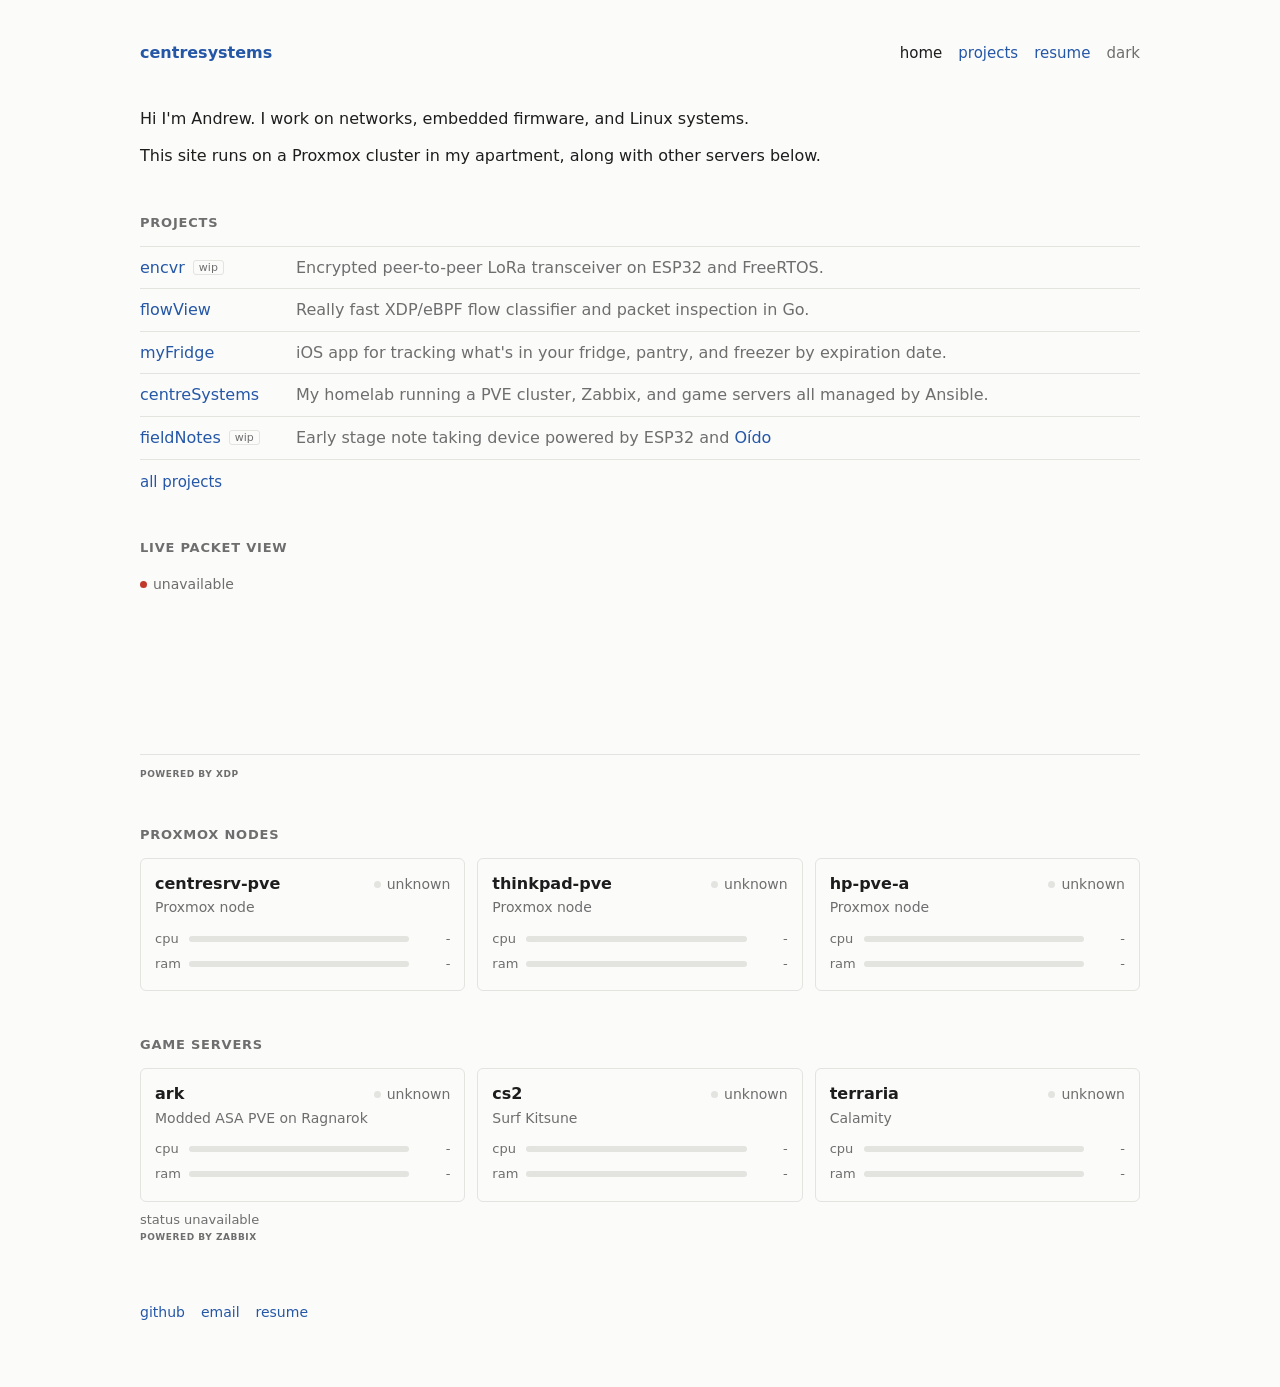
==== site/index.html @ c9fd861f "add live zbx server status, packet/flow vview ingest, Github file browser, and resume page" ====
<!DOCTYPE html>
<html lang="en">
<head>
<meta charset="utf-8">
<meta name="viewport" content="width=device-width, initial-scale=1">
<title>centresystems.info</title>
<script>try { var t = localStorage.getItem('theme'); if (t) document.documentElement.dataset.theme = t; } catch (e) {}</script>
<link rel="stylesheet" href="style.css">
</head>
<body>
<div class="wrap">

<header>
  <a class="site" href="index.html">centresystems</a>
  <nav>
    <a class="cur" href="index.html">home</a>
    <a href="projects.html">projects</a>
    <a href="resume.html">resume</a>
    <button id="theme" type="button">dark</button>
  </nav>
</header>

<p>Hi I'm Andrew. I work on networks, embedded firmware, and Linux systems.</p>
<p>This site runs on a Proxmox cluster in my apartment, along with other servers below.</p>

<h2 class="label">Projects</h2>
<ul class="list">
  <li class="wip"><a href="projects.html?r=encvr">encvr</a><span class="d">Encrypted peer-to-peer LoRa transceiver on ESP32 and FreeRTOS.</span></li>
  <li><a href="projects.html?r=flowView">flowView</a><span class="d">Really fast XDP/eBPF flow classifier and packet inspection in Go.</span></li>
  <li><a href="projects.html?r=myFridge">myFridge</a><span class="d">iOS app for tracking what's in your fridge, pantry, and freezer by expiration date.</span></li>
  <li><a href="projects.html?r=centresystems">centreSystems</a><span class="d">My homelab running a PVE cluster, Zabbix, and game servers all managed by Ansible.</span></li>
  <li class="wip"><a href="projects.html?r=fieldNotes">fieldNotes</a><span class="d">Early stage note taking device powered by ESP32 and <a href="https://github.com/lokutor-ai/oido">Oído</a></span></li>

</ul>
<a class="more" href="projects.html">all projects</a>

<h2 class="label">live packet view</h2>
<span class="st" id="flowstate">checking</span>
<canvas id="flowgraph"></canvas>
<ul class="list flows" id="flows"></ul>
<h3 class="label">Powered by XDP</h3>

<h2 class="label">Proxmox nodes</h2>
<ul class="tiles">
  <li data-srv="centresrv-pve"><div class="top"><span class="n">centresrv-pve</span><span class="st">checking</span></div><span class="d">Proxmox node</span><div class="metric" data-m="cpu"><span class="k">cpu</span><span class="bar"><i></i></span><span class="v"></span></div><div class="metric" data-m="mem"><span class="k">ram</span><span class="bar"><i></i></span><span class="v"></span></div><span class="meta"></span></li>
  <li data-srv="thinkpad-pve"><div class="top"><span class="n">thinkpad-pve</span><span class="st">checking</span></div><span class="d">Proxmox node</span><div class="metric" data-m="cpu"><span class="k">cpu</span><span class="bar"><i></i></span><span class="v"></span></div><div class="metric" data-m="mem"><span class="k">ram</span><span class="bar"><i></i></span><span class="v"></span></div><span class="meta"></span></li>
  <li data-srv="hp-pve-a"><div class="top"><span class="n">hp-pve-a</span><span class="st">checking</span></div><span class="d">Proxmox node</span><div class="metric" data-m="cpu"><span class="k">cpu</span><span class="bar"><i></i></span><span class="v"></span></div><div class="metric" data-m="mem"><span class="k">ram</span><span class="bar"><i></i></span><span class="v"></span></div><span class="meta"></span></li>
</ul>

<h2 class="label">Game servers</h2>
<ul class="tiles">
  <li data-srv="ark"><div class="top"><span class="n">ark</span><span class="st">checking</span></div><span class="d">Modded ASA PVE on Ragnarok</span><div class="metric" data-m="cpu"><span class="k">cpu</span><span class="bar"><i></i></span><span class="v"></span></div><div class="metric" data-m="mem"><span class="k">ram</span><span class="bar"><i></i></span><span class="v"></span></div><span class="meta"></span></li>
  <li data-srv="cs2"><div class="top"><span class="n">cs2</span><span class="st">checking</span></div><span class="d">Surf Kitsune</span><div class="metric" data-m="cpu"><span class="k">cpu</span><span class="bar"><i></i></span><span class="v"></span></div><div class="metric" data-m="mem"><span class="k">ram</span><span class="bar"><i></i></span><span class="v"></span></div><span class="meta"></span></li>
  <li data-srv="terraria"><div class="top"><span class="n">terraria</span><span class="st">checking</span></div><span class="d">Calamity</span><div class="metric" data-m="cpu"><span class="k">cpu</span><span class="bar"><i></i></span><span class="v"></span></div><div class="metric" data-m="mem"><span class="k">ram</span><span class="bar"><i></i></span><span class="v"></span></div><span class="meta"></span></li>
</ul>
<div class="checked" id="checked"></div>
<h3 class="label">Powered by Zabbix</h3>

<footer>
  <a href="https://github.com/aj4ke">github</a>
  <a href="mailto:andrewjacobson12@outlook.com">email</a>
  <a href="resume.html">resume</a>
</footer>

</div>
<script src="assets/site.js"></script>
<script>
(function () {
  var rows = document.querySelectorAll('.tiles li[data-srv]');
  var checked = document.getElementById('checked');

  function since(sec) {
    var d = Math.floor(sec / 86400), h = Math.floor(sec % 86400 / 3600), m = Math.floor(sec % 3600 / 60);
    return d ? d + 'd ' + h + 'h' : h ? h + 'h ' + m + 'm' : m + 'm';
  }

  function paint(li, s) {
    li.querySelectorAll('.metric').forEach(function (m) {
      var v = s && s[m.dataset.m] != null ? Math.round(s[m.dataset.m]) : null;
      m.querySelector('.bar i').style.width = (v || 0) + '%';
      m.querySelector('.v').textContent = v != null ? v + '%' : '-';
    });
    li.querySelector('.meta').textContent = s && s.uptime != null ? 'up ' + since(s.uptime) : '';

    var st = li.querySelector('.st');
    var state = (s && s.status) || 'unknown';
    st.className = 'st ' + state;
    if (state === 'up') {
      st.textContent = s.players != null
        ? s.players + (s.max != null ? '/' + s.max : '') + ' online'
        : 'up';
    } else {
      st.textContent = state;
    }
  }

  function poll() {
    fetch('/api/status', { cache: 'no-store' })
      .then(function (r) { if (!r.ok) throw new Error(r.status); return r.json(); })
      .then(function (data) {
        rows.forEach(function (li) { paint(li, data.servers[li.dataset.srv]); });
        checked.textContent = 'updated ' + new Date(data.updated * 1000).toLocaleTimeString();
      })
      .catch(function () {
        rows.forEach(function (li) { paint(li, null); });
        checked.textContent = 'status unavailable';
      });
  }

  poll();
  setInterval(poll, 30000);
})();

(function () {
  var canvas = document.getElementById('flowgraph');
  var state = document.getElementById('flowstate');
  var list = document.getElementById('flows');
  var WINDOW = 120; // seconds shown on the graph
  var data = null;

  function rate(bps) {
    var u = ['bit/s', 'kbit/s', 'Mbit/s', 'Gbit/s'], i = 0;
    while (bps >= 1000 && i < u.length - 1) { bps /= 1000; i++; }
    return (i ? bps.toFixed(1) : Math.round(bps)) + ' ' + u[i];
  }

  // bit/s over the last WINDOW seconds, scaled to the peak
  function draw() {
    var dpr = window.devicePixelRatio || 1;
    var w = canvas.clientWidth, h = canvas.clientHeight;
    canvas.width = w * dpr;
    canvas.height = h * dpr;
    var ctx = canvas.getContext('2d');
    ctx.scale(dpr, dpr);
    var css = getComputedStyle(document.documentElement);
    ctx.fillStyle = css.getPropertyValue('--rule').trim();
    ctx.fillRect(0, h - 1, w, 1);

    var pts = data ? data.history : [];
    if (pts.length < 2) return;
    var max = 1;
    pts.forEach(function (p) { if (p[2] > max) max = p[2]; });
    var x = function (p) { return w - (data.now - p[0]) / WINDOW * w; };
    var y = function (p) { return h - 1 - p[2] / max * (h - 18); };

    ctx.beginPath();
    pts.forEach(function (p, i) { if (i) ctx.lineTo(x(p), y(p)); else ctx.moveTo(x(p), y(p)); });
    ctx.strokeStyle = css.getPropertyValue('--link').trim();
    ctx.lineWidth = 1.5;
    ctx.stroke();
    ctx.lineTo(x(pts[pts.length - 1]), h);
    ctx.lineTo(x(pts[0]), h);
    ctx.globalAlpha = 0.12;
    ctx.fillStyle = ctx.strokeStyle;
    ctx.fill();
    ctx.globalAlpha = 1;

    ctx.fillStyle = css.getPropertyValue('--muted').trim();
    ctx.font = '12px system-ui, sans-serif';
    ctx.fillText('peak ' + rate(max), 0, 12);
  }

  function paint(d) {
    data = d;
    var s = d && d.last;
    state.className = 'st ' + (s ? 'up' : 'down');
    state.textContent = s ? rate(s.bps) + ', ' + s.pps.toLocaleString() + ' pkt/s' : d ? 'offline' : 'unavailable';
    list.replaceChildren.apply(list, ((s && s.flows) || []).slice(0, 5).map(function (f) {
      var li = el('li');
      li.append(el('span', null, f.proto), el('span', { class: 'd' }, f.src + ' → ' + f.dst), el('span', { class: 'rate' }, rate(f.bps)));
      return li;
    }));
    draw();
  }

  function poll() {
    fetch('/api/flows', { cache: 'no-store' })
      .then(function (r) { if (!r.ok) throw new Error(r.status); return r.json(); })
      .then(paint)
      .catch(function () { paint(null); });
  }

  poll();
  setInterval(poll, 1000);
  window.addEventListener('resize', draw);
  document.getElementById('theme').addEventListener('click', draw);
})();
</script>
</body>
</html>
---- site/style.css ----
:root {
  --bg: #fbfbfa; --fg: #1d1d1d; --muted: #6e6e6e; --rule: #e3e3e0; --code: #f0f0ed;
  --link: #2557a7; --up: #2d8a4e; --down: #c0392b;
  --hl-kw: #cf222e; --hl-str: #0a3069; --hl-num: #0550ae; --hl-fn: #8250df;
}
@media (prefers-color-scheme: dark) {
  :root:not([data-theme="light"]) {
    --bg: #131313; --fg: #e2e2e2; --muted: #969696; --rule: #2a2a2a; --code: #1d1d1d;
    --link: #8ab4f8; --up: #5cc98a; --down: #ff7b72;
    --hl-kw: #ff7b72; --hl-str: #a5d6ff; --hl-num: #79c0ff; --hl-fn: #d2a8ff;
  }
}
:root[data-theme="dark"] {
  --bg: #131313; --fg: #e2e2e2; --muted: #969696; --rule: #2a2a2a; --code: #1d1d1d;
  --link: #8ab4f8; --up: #5cc98a; --down: #ff7b72;
  --hl-kw: #ff7b72; --hl-str: #a5d6ff; --hl-num: #79c0ff; --hl-fn: #d2a8ff;
}

body {
  background: var(--bg); color: var(--fg); margin: 0;
  font: 16px/1.6 system-ui, -apple-system, "Segoe UI", Roboto, sans-serif;
}
.wrap { max-width: clamp(680px, 85vw, 1000px); margin: 0 auto; padding: 40px 16px 64px; }
a { color: var(--link); text-decoration: none; }
a:hover { text-decoration: underline; }
p { margin: 0 0 12px; }

/* header */
header { display: flex; align-items: baseline; justify-content: space-between; flex-wrap: wrap; gap: 8px; margin-bottom: 40px; }
.site { font-weight: 600; color: var(--fg); }
nav { display: flex; gap: 16px; font-size: 15px; }
nav a { color: var(--muted); }
nav a.cur { color: var(--fg); }
#theme { background: none; border: 0; padding: 0; font: inherit; font-size: 15px; color: var(--muted); cursor: pointer; }
#theme:hover { color: var(--fg); }

/* section labels */
h2.label { font-size: 13px; font-weight: 600; text-transform: uppercase; letter-spacing: .06em; color: var(--muted); margin: 44px 0 12px; }
h2.label:first-child { margin-top: 0; }
h3.label { font-size: 9px; font-weight: 600; text-transform: uppercase; letter-spacing: .06em; color: var(--muted); margin: 0   0 12px; }

/* row lists */
.list { list-style: none; margin: 0; padding: 0; }
.list li { display: grid; grid-template-columns: 140px 1fr; gap: 16px; padding: 8px 0; border-top: 1px solid var(--rule); }
.list li:last-child { border-bottom: 1px solid var(--rule); }
.list .d { color: var(--muted); }
.list .meta { display: block; font-size: 13px; }
/* repo list: rows share one name column as wide as the longest name */
.repos { display: grid; grid-template-columns: max-content 1fr; }
.repos li { grid-column: 1 / -1; grid-template-columns: subgrid; column-gap: 24px; }
.more { display: inline-block; margin-top: 10px; font-size: 15px; }

/* in-progress tag after a project name */
.wip > a::after { content: "wip"; margin-left: 8px; padding: 0 5px; font-size: 11px; color: var(--muted); border: 1px solid var(--rule); border-radius: 3px; vertical-align: 2px; }
.msg { color: var(--muted); }

/* server tiles */
.tiles { list-style: none; margin: 0; padding: 0; display: grid; grid-template-columns: repeat(3, 1fr); gap: 12px; }
.tiles li { border: 1px solid var(--rule); border-radius: 6px; padding: 12px 14px; min-width: 0; }
.tiles .top { display: flex; justify-content: space-between; align-items: baseline; gap: 8px; }
.tiles .n { font-weight: 600; }
.tiles .d { display: block; font-size: 14px; color: var(--muted); white-space: nowrap; overflow: hidden; text-overflow: ellipsis; margin-bottom: 10px; }
.tiles .meta { display: block; font-size: 13px; color: var(--muted); margin-top: 4px; }
.metric { display: flex; align-items: center; gap: 8px; font-size: 13px; color: var(--muted); }
.metric + .metric { margin-top: 4px; }
.metric .k { width: 26px; }
.bar { flex: 1; height: 6px; background: var(--rule); border-radius: 3px; overflow: hidden; }
.bar i { display: block; height: 100%; width: 0; background: var(--link); transition: width .4s; }
.metric .v { min-width: 4ch; text-align: right; }
.st { font-size: 14px; color: var(--muted); white-space: nowrap; text-align: right; }
.st::before { content: ""; display: inline-block; width: 7px; height: 7px; border-radius: 50%; background: var(--rule); margin-right: 6px; vertical-align: 1px; }
.st.up::before { background: var(--up); }
.st.down::before { background: var(--down); }
.checked { font-size: 13px; color: var(--muted); margin-top: 8px; }

/* live packet view */
#flowstate { text-align: left; }
#flowgraph { display: block; width: 100%; height: 150px; margin: 8px 0 12px; }
.flows li { grid-template-columns: 140px 1fr auto; }
.flows .rate { font-size: 14px; white-space: nowrap; text-align: right; }

/* link colors */
a:link{ color: var(--link); text-decoration: none; }
a:visited { color: var(--link); text-decoration: none; }
a:hover { color: var(--link); text-decoration: none; }
a:active { color: var(--link); text-decoration: none; }

/* rendered markdown (notes, READMEs) */
.back { font-size: 15px; display: inline-block; margin-bottom: 16px; }
.pagemeta { font-size: 14px; color: var(--muted); margin: -4px 0 24px; }
.md { overflow-wrap: anywhere; }

/* repo file browser */
.title { font-size: 26px; line-height: 1.25; margin: 0 0 8px; }
.box { border: 1px solid var(--rule); border-radius: 6px; margin-bottom: 20px; overflow: hidden; }
.box-head { padding: 8px 14px; background: var(--code); border-bottom: 1px solid var(--rule); font-size: 14px; font-weight: 600; }
.box > .md { padding: 16px 20px; }
.box img { max-width: 100%; display: block; margin: 16px auto; }
.tree { list-style: none; margin: 0; padding: 0; }
.tree li { padding: 6px 14px; font-size: 14px; border-top: 1px solid var(--rule); }
.tree li:first-child { border-top: 0; }
.tree li::before { content: ""; display: inline-block; width: 11px; height: 13px; margin-right: 10px; vertical-align: -2px; border: 1.5px solid var(--muted); border-radius: 2px; box-sizing: border-box; }
.tree .dir::before { width: 14px; height: 11px; vertical-align: -1px; border: 0; background: var(--link); }
/* syntax colors (GitHub-like), set per theme in :root */
.hljs-keyword, .hljs-built_in, .hljs-literal, .hljs-type, .hljs-selector-tag { color: var(--hl-kw); }
.hljs-string, .hljs-regexp, .hljs-attr, .hljs-attribute { color: var(--hl-str); }
.hljs-number, .hljs-variable, .hljs-symbol { color: var(--hl-num); }
.hljs-title, .hljs-section, .hljs-name { color: var(--hl-fn); }
.hljs-comment, .hljs-meta { color: var(--muted); font-style: italic; }
pre.src { margin: 0; padding: 12px 14px; overflow-x: auto; font: 13px/1.5 ui-monospace, "SF Mono", Menlo, Consolas, monospace; }
.md h1 { font-size: 26px; line-height: 1.25; margin: 0 0 8px; }
.md h2 { font-size: 20px; margin: 32px 0 8px; }
.md h3 { font-size: 17px; margin: 24px 0 6px; }
.md ul, .md ol { padding-left: 22px; margin: 0 0 12px; }
.md img { max-width: 100%; height: auto; }
.md code { font: 14px/1.5 ui-monospace, "SF Mono", Menlo, Consolas, monospace; background: var(--code); padding: 1px 4px; border-radius: 3px; }
.md pre { background: var(--code); padding: 12px 14px; overflow-x: auto; border-radius: 4px; }
.md pre code { padding: 0; background: none; }
.md blockquote { margin: 0 0 12px; padding-left: 14px; border-left: 3px solid var(--rule); color: var(--muted); }
.md table { border-collapse: collapse; margin: 0 0 12px; display: block; overflow-x: auto; }
.md th, .md td { border: 1px solid var(--rule); padding: 4px 8px; text-align: left; }
.md hr { border: 0; border-top: 1px solid var(--rule); margin: 24px 0; }

/* resume page */
.resume-head { display: flex; justify-content: space-between; align-items: center; margin-bottom: 12px; }
.resume-head .label { margin: 0; }
.btn { font-size: 14px; padding: 6px 12px; border: 1px solid var(--rule); border-radius: 6px; background: var(--code); }
.resume { display: block; width: 100%; height: 85vh; border: 1px solid var(--rule); border-radius: 6px; }

footer { margin-top: 56px; font-size: 14px; color: var(--muted); display: flex; gap: 16px; flex-wrap: wrap; }

@media (max-width: 560px) {
  .list li { grid-template-columns: 1fr; gap: 0; }
  .flows li { grid-template-columns: 1fr auto; }
  .flows .d { grid-column: 1 / -1; }
  .tiles { grid-template-columns: 1fr; }
}
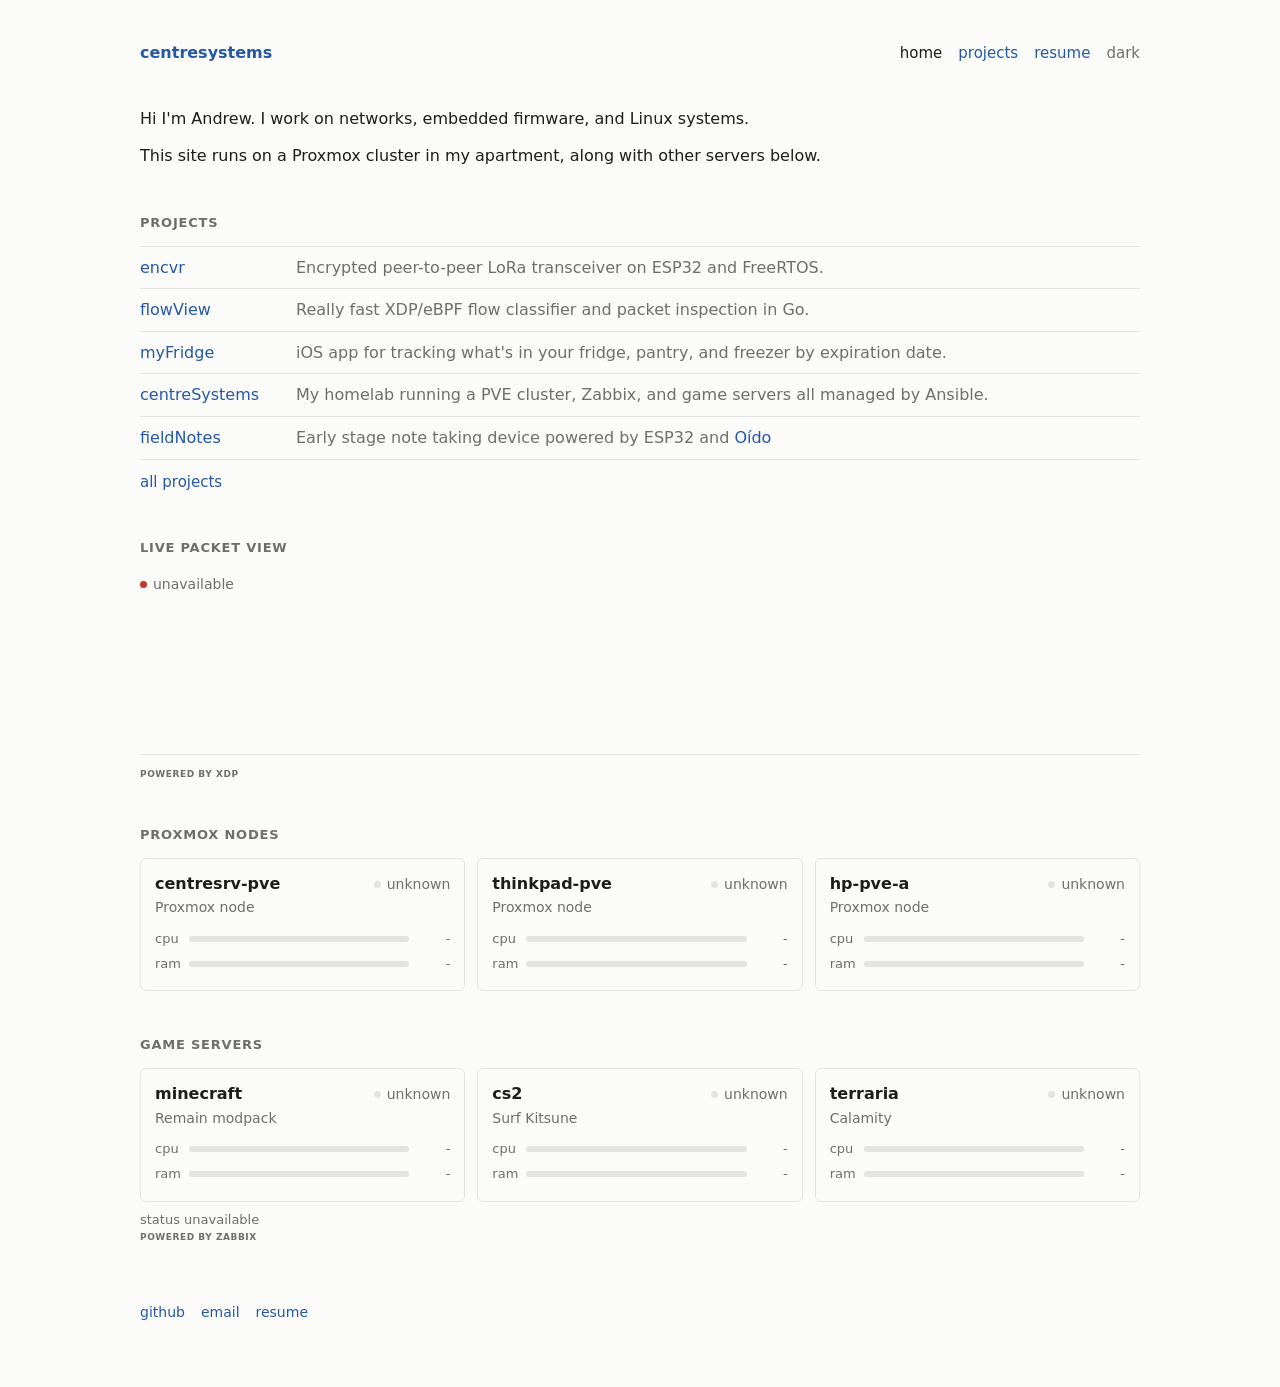
==== commit 7006e99d: "replace ark server card w/ minecraft, remove wip tag and notes" ====
--- a/site/index.html
+++ b/site/index.html
@@ -25,11 +25,11 @@
 
 <h2 class="label">Projects</h2>
 <ul class="list">
-  <li class="wip"><a href="projects.html?r=encvr">encvr</a><span class="d">Encrypted peer-to-peer LoRa transceiver on ESP32 and FreeRTOS.</span></li>
+  <li><a href="projects.html?r=encvr">encvr</a><span class="d">Encrypted peer-to-peer LoRa transceiver on ESP32 and FreeRTOS.</span></li>
   <li><a href="projects.html?r=flowView">flowView</a><span class="d">Really fast XDP/eBPF flow classifier and packet inspection in Go.</span></li>
   <li><a href="projects.html?r=myFridge">myFridge</a><span class="d">iOS app for tracking what's in your fridge, pantry, and freezer by expiration date.</span></li>
   <li><a href="projects.html?r=centresystems">centreSystems</a><span class="d">My homelab running a PVE cluster, Zabbix, and game servers all managed by Ansible.</span></li>
-  <li class="wip"><a href="projects.html?r=fieldNotes">fieldNotes</a><span class="d">Early stage note taking device powered by ESP32 and <a href="https://github.com/lokutor-ai/oido">Oído</a></span></li>
+  <li><a href="projects.html?r=fieldNotes">fieldNotes</a><span class="d">Early stage note taking device powered by ESP32 and <a href="https://github.com/lokutor-ai/oido">Oído</a></span></li>
 
 </ul>
 <a class="more" href="projects.html">all projects</a>
@@ -49,9 +49,11 @@
 
 <h2 class="label">Game servers</h2>
 <ul class="tiles">
-  <li data-srv="ark"><div class="top"><span class="n">ark</span><span class="st">checking</span></div><span class="d">Modded ASA PVE on Ragnarok</span><div class="metric" data-m="cpu"><span class="k">cpu</span><span class="bar"><i></i></span><span class="v"></span></div><div class="metric" data-m="mem"><span class="k">ram</span><span class="bar"><i></i></span><span class="v"></span></div><span class="meta"></span></li>
+  <li data-srv="minecraft"><div class="top"><span class="n">minecraft</span><span class="st">checking</span></div><span class="d">Remain modpack</span><div class="metric" data-m="cpu"><span class="k">cpu</span><span class="bar"><i></i></span><span class="v"></span></div><div class="metric" data-m="mem"><span class="k">ram</span><span class="bar"><i></i></span><span class="v"></span></div><span class="meta"></span></li>
+  <!-- <li data-srv="ark"><div class="top"><span class="n">ark</span><span class="st">checking</span></div><span class="d">Modded ASA PVE on Ragnarok</span><div class="metric" data-m="cpu"><span class="k">cpu</span><span class="bar"><i></i></span><span class="v"></span></div><div class="metric" data-m="mem"><span class="k">ram</span><span class="bar"><i></i></span><span class="v"></span></div><span class="meta"></span></li> -->
   <li data-srv="cs2"><div class="top"><span class="n">cs2</span><span class="st">checking</span></div><span class="d">Surf Kitsune</span><div class="metric" data-m="cpu"><span class="k">cpu</span><span class="bar"><i></i></span><span class="v"></span></div><div class="metric" data-m="mem"><span class="k">ram</span><span class="bar"><i></i></span><span class="v"></span></div><span class="meta"></span></li>
   <li data-srv="terraria"><div class="top"><span class="n">terraria</span><span class="st">checking</span></div><span class="d">Calamity</span><div class="metric" data-m="cpu"><span class="k">cpu</span><span class="bar"><i></i></span><span class="v"></span></div><div class="metric" data-m="mem"><span class="k">ram</span><span class="bar"><i></i></span><span class="v"></span></div><span class="meta"></span></li>
+
 </ul>
 <div class="checked" id="checked"></div>
 <h3 class="label">Powered by Zabbix</h3>
@@ -117,6 +119,8 @@
   var list = document.getElementById('flows');
   var WINDOW = 120; // seconds shown on the graph
   var data = null;
+  canvas.style.width = '100%';
+  canvas.style.height = '150px';
 
   function rate(bps) {
     var u = ['bit/s', 'kbit/s', 'Mbit/s', 'Gbit/s'], i = 0;
@@ -124,7 +128,6 @@
     return (i ? bps.toFixed(1) : Math.round(bps)) + ' ' + u[i];
   }
 
-  // bit/s over the last WINDOW seconds, scaled to the peak
   function draw() {
     var dpr = window.devicePixelRatio || 1;
     var w = canvas.clientWidth, h = canvas.clientHeight;
--- a/site/style.css
+++ b/site/style.css
@@ -49,9 +49,6 @@
 .repos { display: grid; grid-template-columns: max-content 1fr; }
 .repos li { grid-column: 1 / -1; grid-template-columns: subgrid; column-gap: 24px; }
 .more { display: inline-block; margin-top: 10px; font-size: 15px; }
-
-/* in-progress tag after a project name */
-.wip > a::after { content: "wip"; margin-left: 8px; padding: 0 5px; font-size: 11px; color: var(--muted); border: 1px solid var(--rule); border-radius: 3px; vertical-align: 2px; }
 .msg { color: var(--muted); }
 
 /* server tiles */
@@ -85,7 +82,7 @@
 a:hover { color: var(--link); text-decoration: none; }
 a:active { color: var(--link); text-decoration: none; }
 
-/* rendered markdown (notes, READMEs) */
+/* rendered markdown (READMEs) */
 .back { font-size: 15px; display: inline-block; margin-bottom: 16px; }
 .pagemeta { font-size: 14px; color: var(--muted); margin: -4px 0 24px; }
 .md { overflow-wrap: anywhere; }
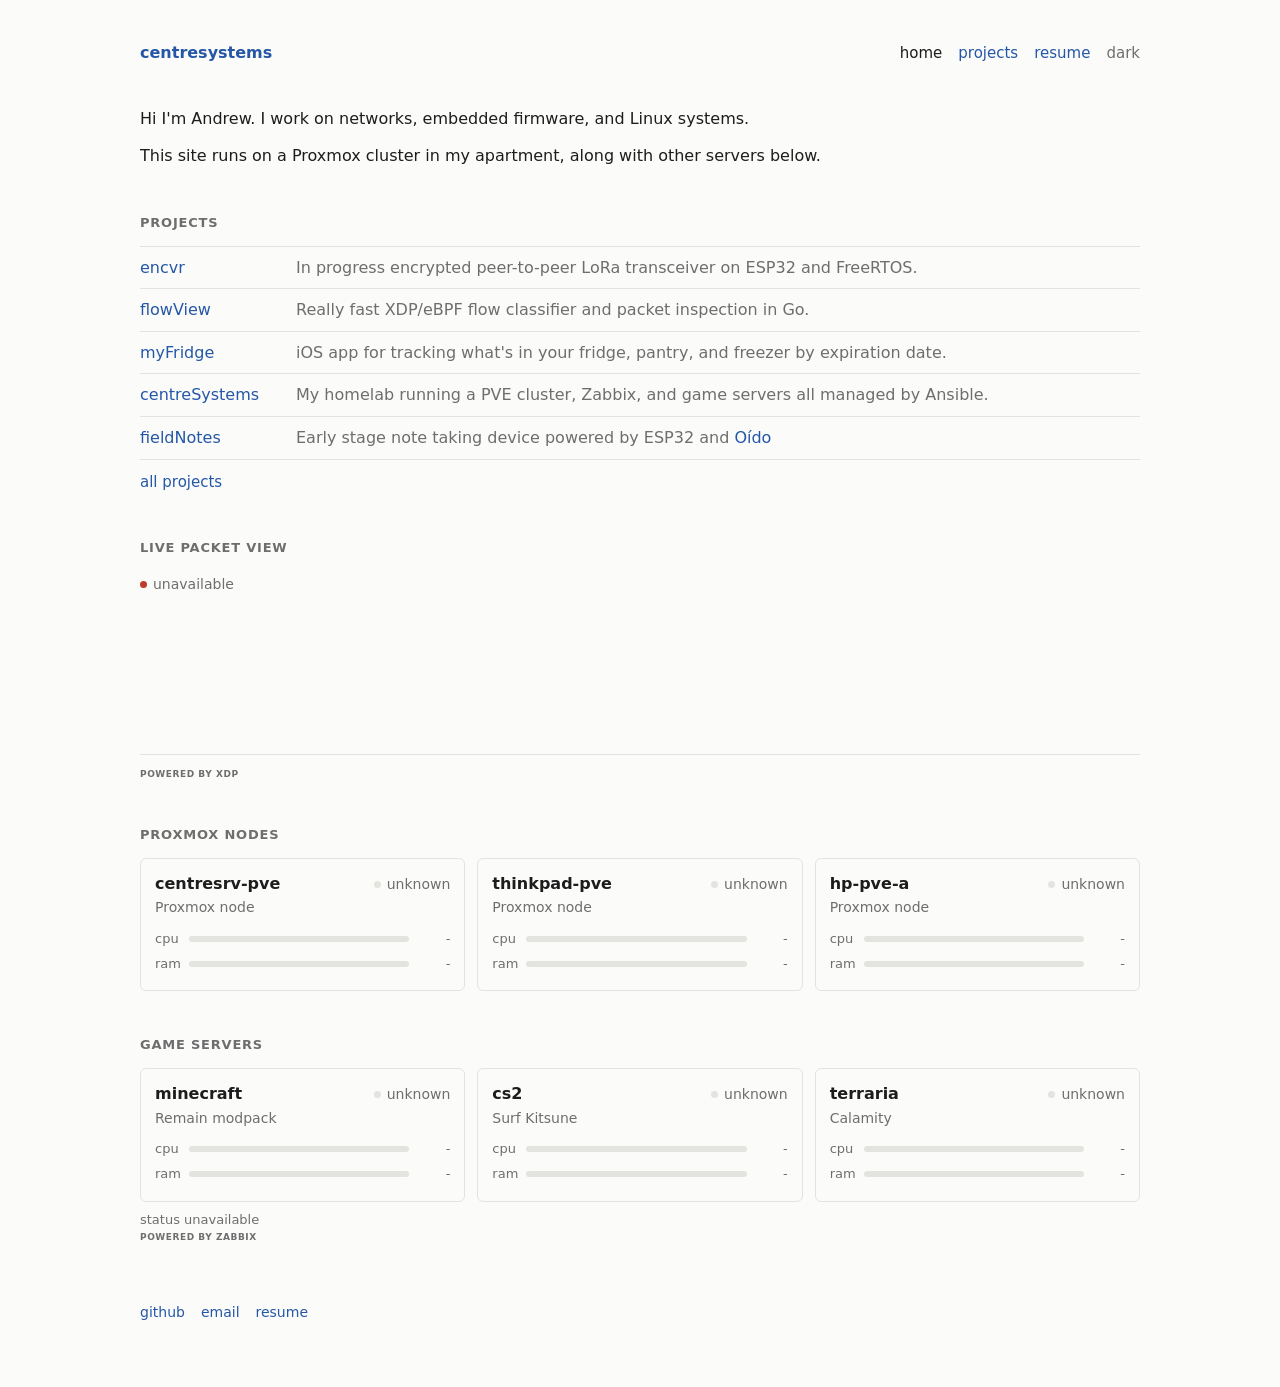
==== commit 2a441bd9: "update wording" ====
--- a/site/index.html
+++ b/site/index.html
@@ -25,7 +25,7 @@
 
 <h2 class="label">Projects</h2>
 <ul class="list">
-  <li><a href="projects.html?r=encvr">encvr</a><span class="d">Encrypted peer-to-peer LoRa transceiver on ESP32 and FreeRTOS.</span></li>
+  <li><a href="projects.html?r=encvr">encvr</a><span class="d">In progress encrypted peer-to-peer LoRa transceiver on ESP32 and FreeRTOS.</span></li>
   <li><a href="projects.html?r=flowView">flowView</a><span class="d">Really fast XDP/eBPF flow classifier and packet inspection in Go.</span></li>
   <li><a href="projects.html?r=myFridge">myFridge</a><span class="d">iOS app for tracking what's in your fridge, pantry, and freezer by expiration date.</span></li>
   <li><a href="projects.html?r=centresystems">centreSystems</a><span class="d">My homelab running a PVE cluster, Zabbix, and game servers all managed by Ansible.</span></li>
--- a/site/style.css
+++ b/site/style.css
@@ -49,6 +49,13 @@
 .repos { display: grid; grid-template-columns: max-content 1fr; }
 .repos li { grid-column: 1 / -1; grid-template-columns: subgrid; column-gap: 24px; }
 .more { display: inline-block; margin-top: 10px; font-size: 15px; }
+/* repo language breakdown */
+.langs { display: block; margin: 6px 0 2px; font-size: 13px; color: var(--muted); }
+.langbar { display: flex; height: 8px; border-radius: 4px; overflow: hidden; background: var(--rule); gap: 2px; }
+.langbar i { display: block; min-width: 2px; }
+.langkey { display: flex; flex-wrap: wrap; column-gap: 14px; margin-top: 4px; }
+.langkey i { display: inline-block; width: 8px; height: 8px; border-radius: 50%; margin-right: 5px; vertical-align: 0; }
+.langkey b { font-weight: 400; color: var(--fg); }
 .msg { color: var(--muted); }
 
 /* server tiles */
